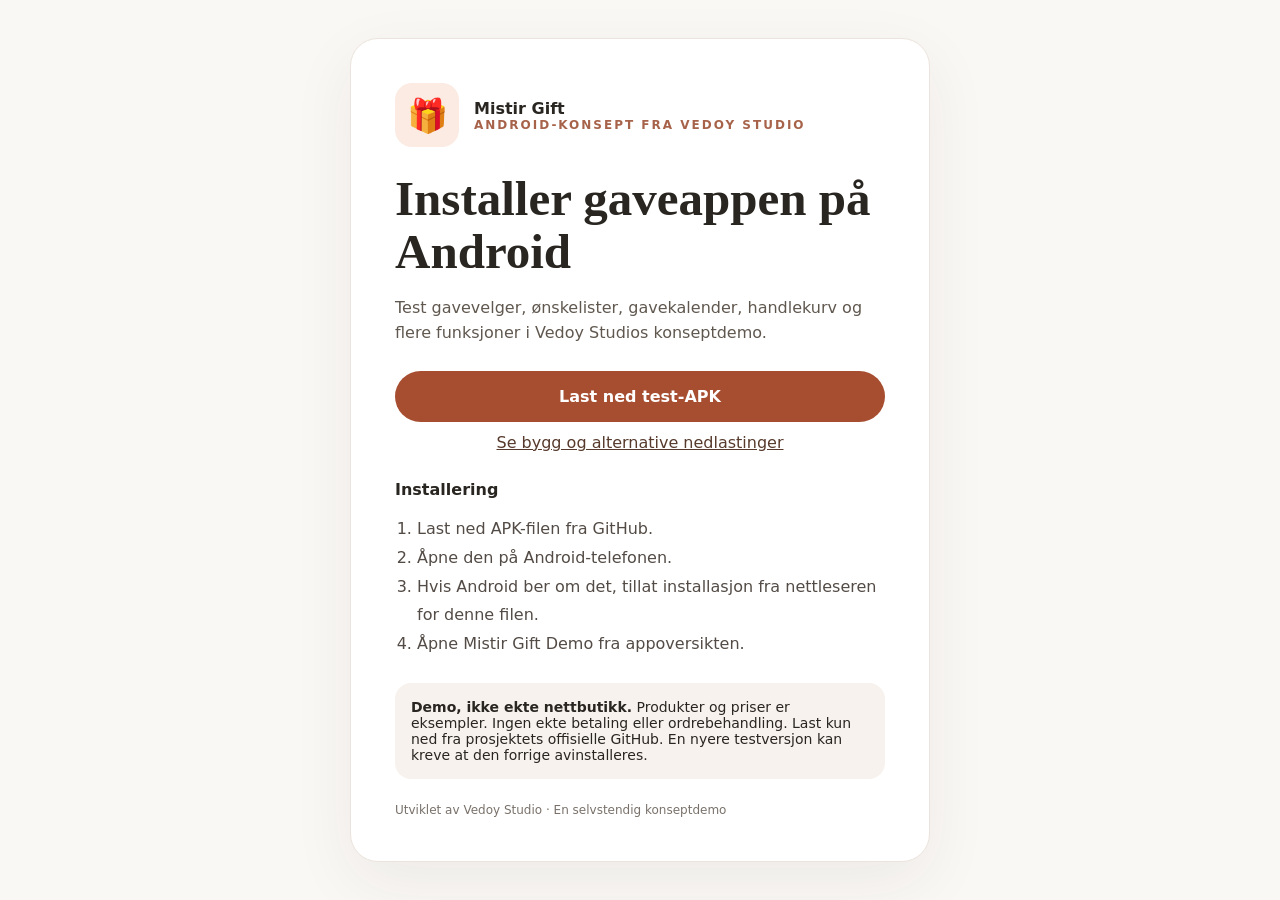
==== android-download.html @ 890d6ebc "Add Android APK cloud build and demo download page" ====
<!doctype html>
<html lang="no">
<head>
  <meta charset="utf-8">
  <meta name="viewport" content="width=device-width,initial-scale=1">
  <meta name="theme-color" content="#faf8f5">
  <meta name="robots" content="noindex,nofollow">
  <title>Mistir Gift - Android-demo | Vedoy Studio</title>
  <style>
    :root{font-family:system-ui,-apple-system,Segoe UI,sans-serif;background:#faf8f5;color:#292520}
    *{box-sizing:border-box}body{margin:0;min-height:100vh;display:grid;place-items:center;padding:22px}
    main{width:min(100%,580px);background:white;border-radius:28px;border:1px solid #ece3dc;box-shadow:0 20px 65px #291b1b11;padding:clamp(24px,5vw,44px)}
    .eyebrow{font-size:12px;letter-spacing:2px;color:#a7634a;text-transform:uppercase;font-weight:800}
    .brand{display:flex;align-items:center;gap:15px;margin-bottom:26px}.icon{width:64px;height:64px;border-radius:17px;display:grid;place-items:center;background:#fbebe3;font-size:33px}
    h1{font-family:Georgia,serif;font-size:clamp(34px,7vw,49px);line-height:1.08;margin:15px 0}
    p{line-height:1.6;color:#60584f}.btn{display:block;text-align:center;text-decoration:none;border-radius:999px;padding:16px 20px;background:#a74e31;color:white;font-weight:750;margin:25px 0 11px}
    .secondary{display:block;text-align:center;color:#573a2c;margin:11px 0 28px}
    ol{padding-left:22px;line-height:1.8;color:#534b45}
    .note{background:#f7f2ed;border-radius:16px;padding:16px;margin-top:24px;font-size:14px}
    footer{color:#79716a;font-size:12px;margin-top:24px}a:focus-visible{outline:3px solid #1d4277;outline-offset:4px}
  </style>
</head>
<body><main>
<div class="brand"><div class="icon" aria-hidden="true">🎁</div><div><strong>Mistir Gift</strong><div class="eyebrow">Android-konsept fra Vedoy Studio</div></div></div>
<h1>Installer gaveappen på Android</h1>
<p>Test gavevelger, ønskelister, gavekalender, handlekurv og flere funksjoner i Vedoy Studios konseptdemo.</p>
<a class="btn" href="https://github.com/leandervedoy/Mistirgiftit-app-/releases/download/apk-demo-latest/MistirGift-VedoyStudio-demo.apk">Last ned test-APK</a>
<a class="secondary" href="https://github.com/leandervedoy/Mistirgiftit-app-/actions/workflows/android-apk.yml">Se bygg og alternative nedlastinger</a>
<strong>Installering</strong>
<ol><li>Last ned APK-filen fra GitHub.</li><li>Åpne den på Android-telefonen.</li><li>Hvis Android ber om det, tillat installasjon fra nettleseren for denne filen.</li><li>Åpne Mistir Gift Demo fra appoversikten.</li></ol>
<div class="note"><strong>Demo, ikke ekte nettbutikk.</strong> Produkter og priser er eksempler. Ingen ekte betaling eller ordrebehandling. Last kun ned fra prosjektets offisielle GitHub. En nyere testversjon kan kreve at den forrige avinstalleres.</div>
<footer>Utviklet av Vedoy Studio · En selvstendig konseptdemo</footer>
</main></body></html>
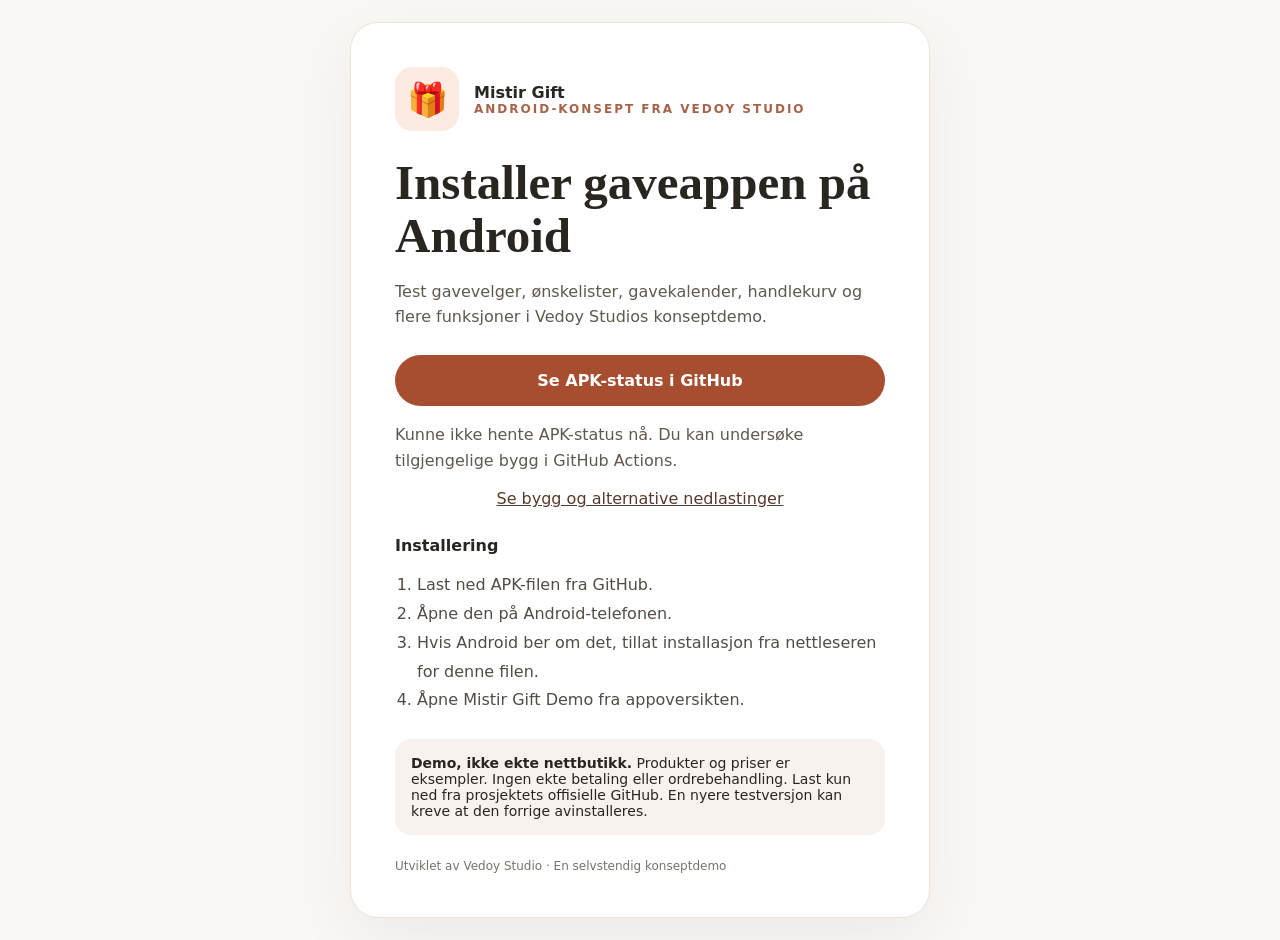
==== commit 336cbd99: "Make Android download page release-aware with safe GitHub Actions fallback" ====
--- a/android-download.html
+++ b/android-download.html
@@ -24,10 +24,36 @@
 <div class="brand"><div class="icon" aria-hidden="true">🎁</div><div><strong>Mistir Gift</strong><div class="eyebrow">Android-konsept fra Vedoy Studio</div></div></div>
 <h1>Installer gaveappen på Android</h1>
 <p>Test gavevelger, ønskelister, gavekalender, handlekurv og flere funksjoner i Vedoy Studios konseptdemo.</p>
-<a class="btn" href="https://github.com/leandervedoy/Mistirgiftit-app-/releases/download/apk-demo-latest/MistirGift-VedoyStudio-demo.apk">Last ned test-APK</a>
+<a class="btn" id="apkMainDownload" href="https://github.com/leandervedoy/Mistirgiftit-app-/actions/workflows/android-apk.yml">Se APK-status i GitHub</a>
+<p id="apkAvailability" role="status" aria-live="polite">Sjekker om APK-en er tilgjengelig …</p>
 <a class="secondary" href="https://github.com/leandervedoy/Mistirgiftit-app-/actions/workflows/android-apk.yml">Se bygg og alternative nedlastinger</a>
 <strong>Installering</strong>
 <ol><li>Last ned APK-filen fra GitHub.</li><li>Åpne den på Android-telefonen.</li><li>Hvis Android ber om det, tillat installasjon fra nettleseren for denne filen.</li><li>Åpne Mistir Gift Demo fra appoversikten.</li></ol>
 <div class="note"><strong>Demo, ikke ekte nettbutikk.</strong> Produkter og priser er eksempler. Ingen ekte betaling eller ordrebehandling. Last kun ned fra prosjektets offisielle GitHub. En nyere testversjon kan kreve at den forrige avinstalleres.</div>
 <footer>Utviklet av Vedoy Studio · En selvstendig konseptdemo</footer>
-</main></body></html>
+</main>
+<script>
+(function(){
+  var button=document.getElementById('apkMainDownload');
+  var message=document.getElementById('apkAvailability');
+  if(!button||!message||typeof fetch!=='function')return;
+  fetch('https://api.github.com/repos/leandervedoy/Mistirgiftit-app-/releases/tags/apk-demo-latest',{headers:{'Accept':'application/vnd.github+json'}})
+    .then(function(response){return response.ok?response.json():null;})
+    .then(function(release){
+      var assets=release&&Array.isArray(release.assets)?release.assets:[];
+      var apk=assets.find(function(asset){return asset.name==='MistirGift-VedoyStudio-demo.apk'&&asset.state==='uploaded';});
+      if(apk&&/^https:\/\/github\.com\//.test(apk.browser_download_url)){
+        button.href=apk.browser_download_url;
+        button.textContent='⬇ Last ned Mistir Gift Demo (.apk)';
+        message.textContent='APK-en er tilgjengelig via GitHub Releases. Installer kun fra en kilde du stoler på.';
+      }else{
+        button.textContent='Se APK-bygging i GitHub';
+        message.textContent='APK-en er foreløpig ikke publisert som nedlasting. Åpne GitHub Actions, velg en vellykket kjøring og last ned APK-artefakten.';
+      }
+    })
+    .catch(function(){
+      message.textContent='Kunne ikke hente APK-status nå. Du kan undersøke tilgjengelige bygg i GitHub Actions.';
+    });
+})();
+</script>
+</body></html>
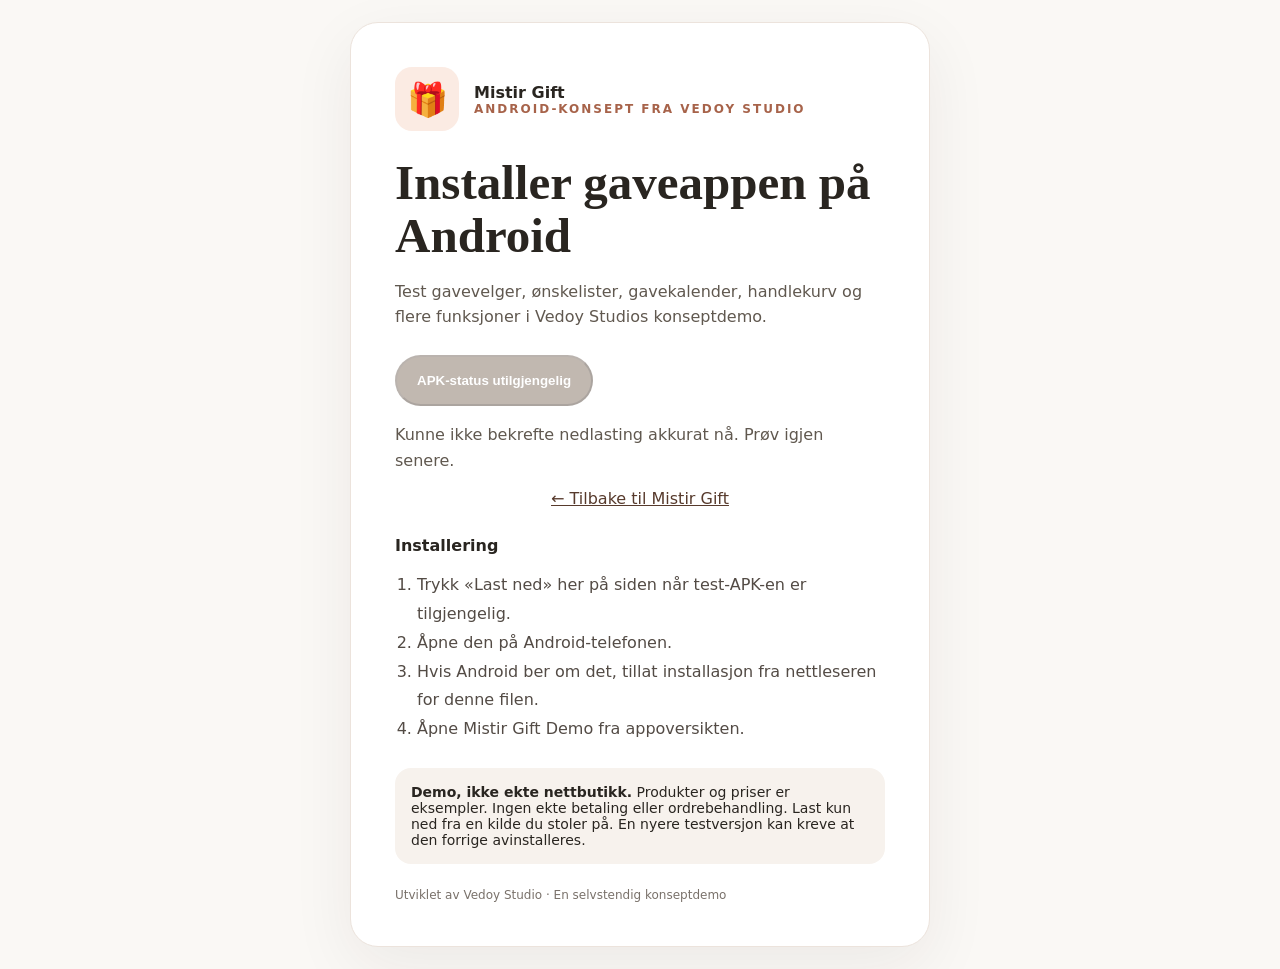
==== commit f8b8bf69: "Keep Mistir Gift APK downloads on-site with release-aware download endpoint" ====
--- a/android-download.html
+++ b/android-download.html
@@ -16,7 +16,7 @@
     p{line-height:1.6;color:#60584f}.btn{display:block;text-align:center;text-decoration:none;border-radius:999px;padding:16px 20px;background:#a74e31;color:white;font-weight:750;margin:25px 0 11px}
     .secondary{display:block;text-align:center;color:#573a2c;margin:11px 0 28px}
     ol{padding-left:22px;line-height:1.8;color:#534b45}
-    .note{background:#f7f2ed;border-radius:16px;padding:16px;margin-top:24px;font-size:14px}
+    .btn:disabled{opacity:.6;cursor:not-allowed;background:#98897d}.note{background:#f7f2ed;border-radius:16px;padding:16px;margin-top:24px;font-size:14px}
     footer{color:#79716a;font-size:12px;margin-top:24px}a:focus-visible{outline:3px solid #1d4277;outline-offset:4px}
   </style>
 </head>
@@ -24,35 +24,36 @@
 <div class="brand"><div class="icon" aria-hidden="true">🎁</div><div><strong>Mistir Gift</strong><div class="eyebrow">Android-konsept fra Vedoy Studio</div></div></div>
 <h1>Installer gaveappen på Android</h1>
 <p>Test gavevelger, ønskelister, gavekalender, handlekurv og flere funksjoner i Vedoy Studios konseptdemo.</p>
-<a class="btn" id="apkMainDownload" href="https://github.com/leandervedoy/Mistirgiftit-app-/actions/workflows/android-apk.yml">Se APK-status i GitHub</a>
+<button class="btn" id="apkMainDownload" type="button" disabled>Last ned Mistir Gift Demo (.apk)</button>
 <p id="apkAvailability" role="status" aria-live="polite">Sjekker om APK-en er tilgjengelig …</p>
-<a class="secondary" href="https://github.com/leandervedoy/Mistirgiftit-app-/actions/workflows/android-apk.yml">Se bygg og alternative nedlastinger</a>
+<a class="secondary" href="/">← Tilbake til Mistir Gift</a>
 <strong>Installering</strong>
-<ol><li>Last ned APK-filen fra GitHub.</li><li>Åpne den på Android-telefonen.</li><li>Hvis Android ber om det, tillat installasjon fra nettleseren for denne filen.</li><li>Åpne Mistir Gift Demo fra appoversikten.</li></ol>
-<div class="note"><strong>Demo, ikke ekte nettbutikk.</strong> Produkter og priser er eksempler. Ingen ekte betaling eller ordrebehandling. Last kun ned fra prosjektets offisielle GitHub. En nyere testversjon kan kreve at den forrige avinstalleres.</div>
+<ol><li>Trykk «Last ned» her på siden når test-APK-en er tilgjengelig.</li><li>Åpne den på Android-telefonen.</li><li>Hvis Android ber om det, tillat installasjon fra nettleseren for denne filen.</li><li>Åpne Mistir Gift Demo fra appoversikten.</li></ol>
+<div class="note"><strong>Demo, ikke ekte nettbutikk.</strong> Produkter og priser er eksempler. Ingen ekte betaling eller ordrebehandling. Last kun ned fra en kilde du stoler på. En nyere testversjon kan kreve at den forrige avinstalleres.</div>
 <footer>Utviklet av Vedoy Studio · En selvstendig konseptdemo</footer>
 </main>
 <script>
 (function(){
   var button=document.getElementById('apkMainDownload');
   var message=document.getElementById('apkAvailability');
-  if(!button||!message||typeof fetch!=='function')return;
-  fetch('https://api.github.com/repos/leandervedoy/Mistirgiftit-app-/releases/tags/apk-demo-latest',{headers:{'Accept':'application/vnd.github+json'}})
-    .then(function(response){return response.ok?response.json():null;})
-    .then(function(release){
-      var assets=release&&Array.isArray(release.assets)?release.assets:[];
-      var apk=assets.find(function(asset){return asset.name==='MistirGift-VedoyStudio-demo.apk'&&asset.state==='uploaded';});
-      if(apk&&/^https:\/\/github\.com\//.test(apk.browser_download_url)){
-        button.href=apk.browser_download_url;
-        button.textContent='⬇ Last ned Mistir Gift Demo (.apk)';
-        message.textContent='APK-en er tilgjengelig via GitHub Releases. Installer kun fra en kilde du stoler på.';
-      }else{
-        button.textContent='Se APK-bygging i GitHub';
-        message.textContent='APK-en er foreløpig ikke publisert som nedlasting. Åpne GitHub Actions, velg en vellykket kjøring og last ned APK-artefakten.';
-      }
+  if(!button||!message)return;
+  button.disabled=true;
+  button.addEventListener('click',function(){
+    if(!button.disabled)window.location.assign('/api/apk-download');
+  });
+  fetch('/api/apk-download?status=1',{cache:'no-store'})
+    .then(function(response){if(!response.ok)throw Error('status');return response.json();})
+    .then(function(data){
+      button.disabled=!data.available;
+      button.textContent=data.available?'⬇ Last ned Mistir Gift Demo (.apk)':'APK er ikke klar ennå';
+      message.textContent=data.available
+        ? 'APK-en kan lastes ned direkte her. Du trenger ikke GitHub eller Android Studio.'
+        : 'APK-filen er ikke ferdig bygget og publisert. Last ned-knappen aktiveres så snart filen finnes.';
     })
     .catch(function(){
-      message.textContent='Kunne ikke hente APK-status nå. Du kan undersøke tilgjengelige bygg i GitHub Actions.';
+      button.disabled=true;
+      button.textContent='APK-status utilgjengelig';
+      message.textContent='Kunne ikke bekrefte nedlasting akkurat nå. Prøv igjen senere.';
     });
 })();
 </script>
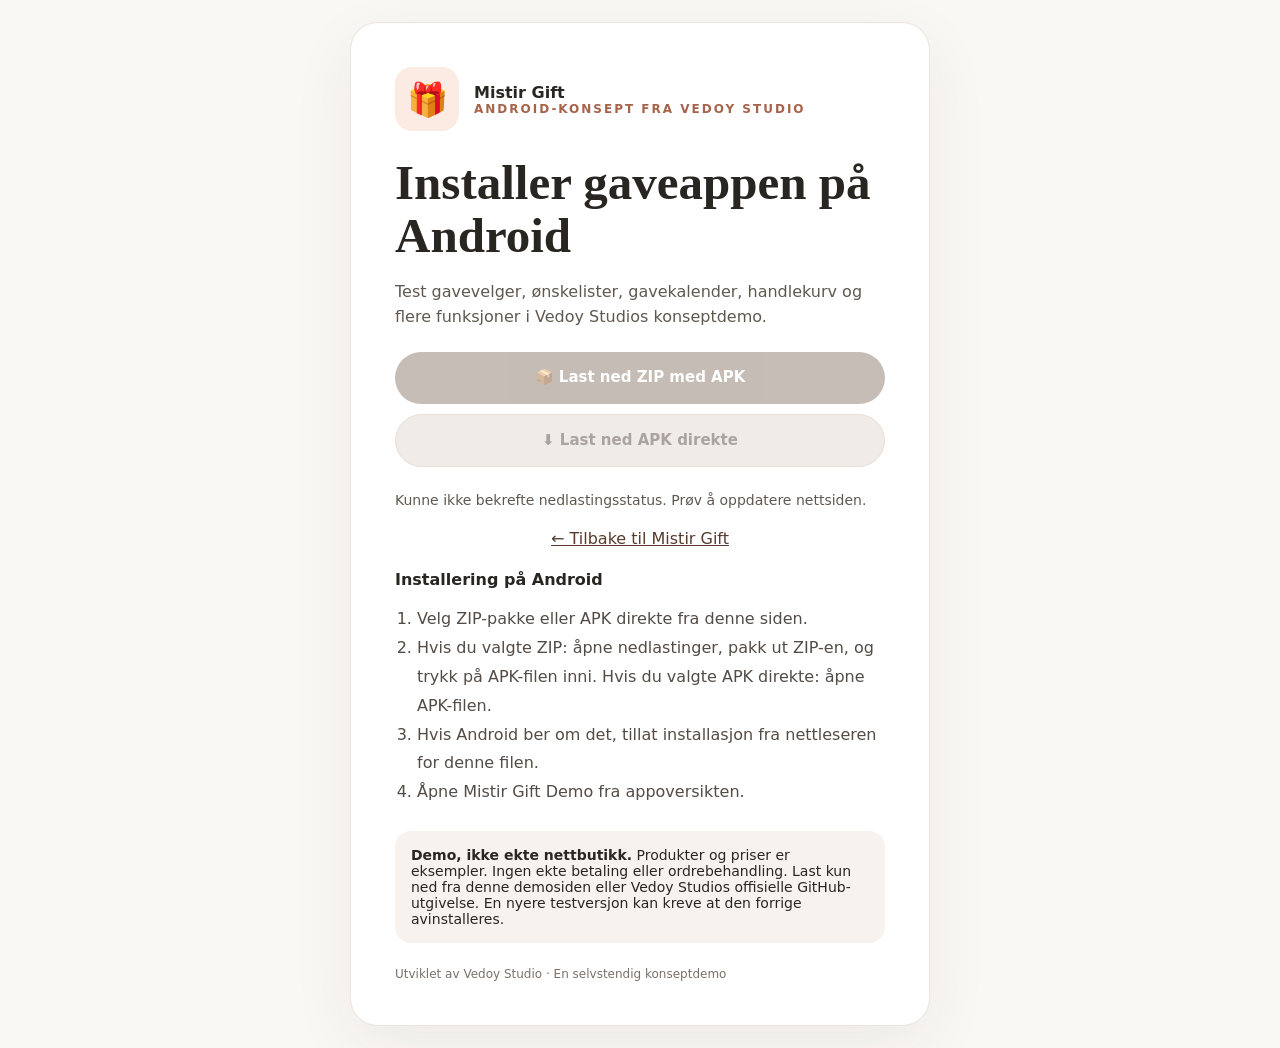
==== commit cccfa7aa: "Add Anime.js v4 motion and installable APK+ZIP download workflow" ====
--- a/android-download.html
+++ b/android-download.html
@@ -18,43 +18,19 @@
     ol{padding-left:22px;line-height:1.8;color:#534b45}
     .btn:disabled{opacity:.6;cursor:not-allowed;background:#98897d}.note{background:#f7f2ed;border-radius:16px;padding:16px;margin-top:24px;font-size:14px}
     footer{color:#79716a;font-size:12px;margin-top:24px}a:focus-visible{outline:3px solid #1d4277;outline-offset:4px}
-  </style>
+  .download-buttons{display:grid;gap:10px;margin:22px 0}.download-buttons .btn{margin:0;border:0;font:700 15px/1.3 system-ui,sans-serif;cursor:pointer}.download-buttons .secondary-button{background:#f6ebe3;color:#79452f;border:1px solid #dbc2b2}.download-buttons .btn:disabled{opacity:.56;cursor:not-allowed;background:#98897d;color:white}.download-buttons .secondary-button:disabled{background:#e3dcd5;color:#685d55}#apkAvailability{font-size:14px}.secondary{margin:18px 0 22px}.btn:focus-visible{outline:3px solid #9a654c;outline-offset:3px}</style>
 </head>
 <body><main>
 <div class="brand"><div class="icon" aria-hidden="true">🎁</div><div><strong>Mistir Gift</strong><div class="eyebrow">Android-konsept fra Vedoy Studio</div></div></div>
 <h1>Installer gaveappen på Android</h1>
 <p>Test gavevelger, ønskelister, gavekalender, handlekurv og flere funksjoner i Vedoy Studios konseptdemo.</p>
-<button class="btn" id="apkMainDownload" type="button" disabled>Last ned Mistir Gift Demo (.apk)</button>
-<p id="apkAvailability" role="status" aria-live="polite">Sjekker om APK-en er tilgjengelig …</p>
+<div class="download-buttons"><button class="btn" id="zipMainDownload" type="button" disabled>📦 Last ned ZIP med APK</button><button class="btn secondary-button" id="apkMainDownload" type="button" disabled>⬇ Last ned APK direkte</button></div>
+<p id="apkAvailability" role="status" aria-live="polite">Sjekker om ZIP og APK er tilgjengelige …</p>
 <a class="secondary" href="/">← Tilbake til Mistir Gift</a>
-<strong>Installering</strong>
-<ol><li>Trykk «Last ned» her på siden når test-APK-en er tilgjengelig.</li><li>Åpne den på Android-telefonen.</li><li>Hvis Android ber om det, tillat installasjon fra nettleseren for denne filen.</li><li>Åpne Mistir Gift Demo fra appoversikten.</li></ol>
-<div class="note"><strong>Demo, ikke ekte nettbutikk.</strong> Produkter og priser er eksempler. Ingen ekte betaling eller ordrebehandling. Last kun ned fra en kilde du stoler på. En nyere testversjon kan kreve at den forrige avinstalleres.</div>
+<strong>Installering på Android</strong>
+<ol><li>Velg ZIP-pakke eller APK direkte fra denne siden.</li><li>Hvis du valgte ZIP: åpne nedlastinger, pakk ut ZIP-en, og trykk på APK-filen inni. Hvis du valgte APK direkte: åpne APK-filen.</li><li>Hvis Android ber om det, tillat installasjon fra nettleseren for denne filen.</li><li>Åpne Mistir Gift Demo fra appoversikten.</li></ol>
+<div class="note"><strong>Demo, ikke ekte nettbutikk.</strong> Produkter og priser er eksempler. Ingen ekte betaling eller ordrebehandling. Last kun ned fra denne demosiden eller Vedoy Studios offisielle GitHub-utgivelse. En nyere testversjon kan kreve at den forrige avinstalleres.</div>
 <footer>Utviklet av Vedoy Studio · En selvstendig konseptdemo</footer>
 </main>
-<script>
-(function(){
-  var button=document.getElementById('apkMainDownload');
-  var message=document.getElementById('apkAvailability');
-  if(!button||!message)return;
-  button.disabled=true;
-  button.addEventListener('click',function(){
-    if(!button.disabled)window.location.assign('/api/apk-download');
-  });
-  fetch('/api/apk-download?status=1',{cache:'no-store'})
-    .then(function(response){if(!response.ok)throw Error('status');return response.json();})
-    .then(function(data){
-      button.disabled=!data.available;
-      button.textContent=data.available?'⬇ Last ned Mistir Gift Demo (.apk)':'APK er ikke klar ennå';
-      message.textContent=data.available
-        ? 'APK-en kan lastes ned direkte her. Du trenger ikke GitHub eller Android Studio.'
-        : 'APK-filen er ikke ferdig bygget og publisert. Last ned-knappen aktiveres så snart filen finnes.';
-    })
-    .catch(function(){
-      button.disabled=true;
-      button.textContent='APK-status utilgjengelig';
-      message.textContent='Kunne ikke bekrefte nedlasting akkurat nå. Prøv igjen senere.';
-    });
-})();
-</script>
+<script src="/mistir-download.js" defer></script>
 </body></html>
